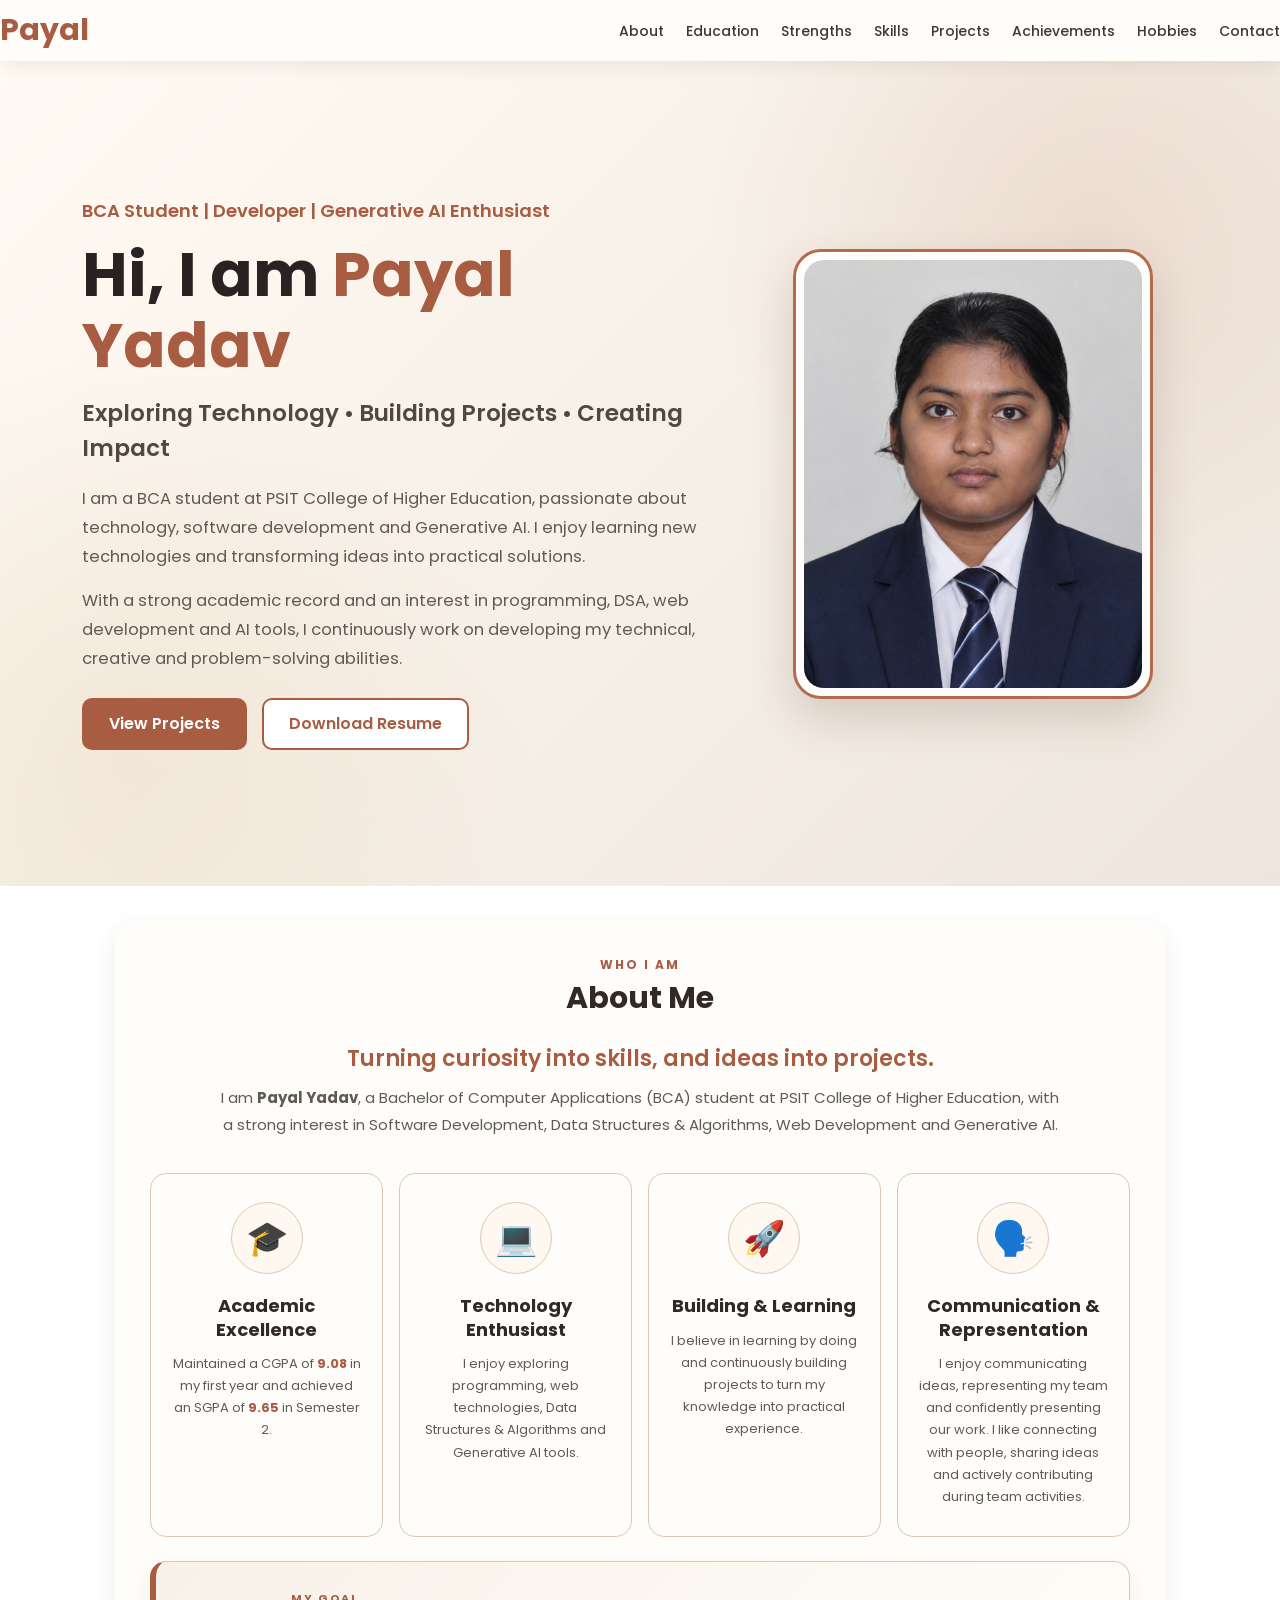
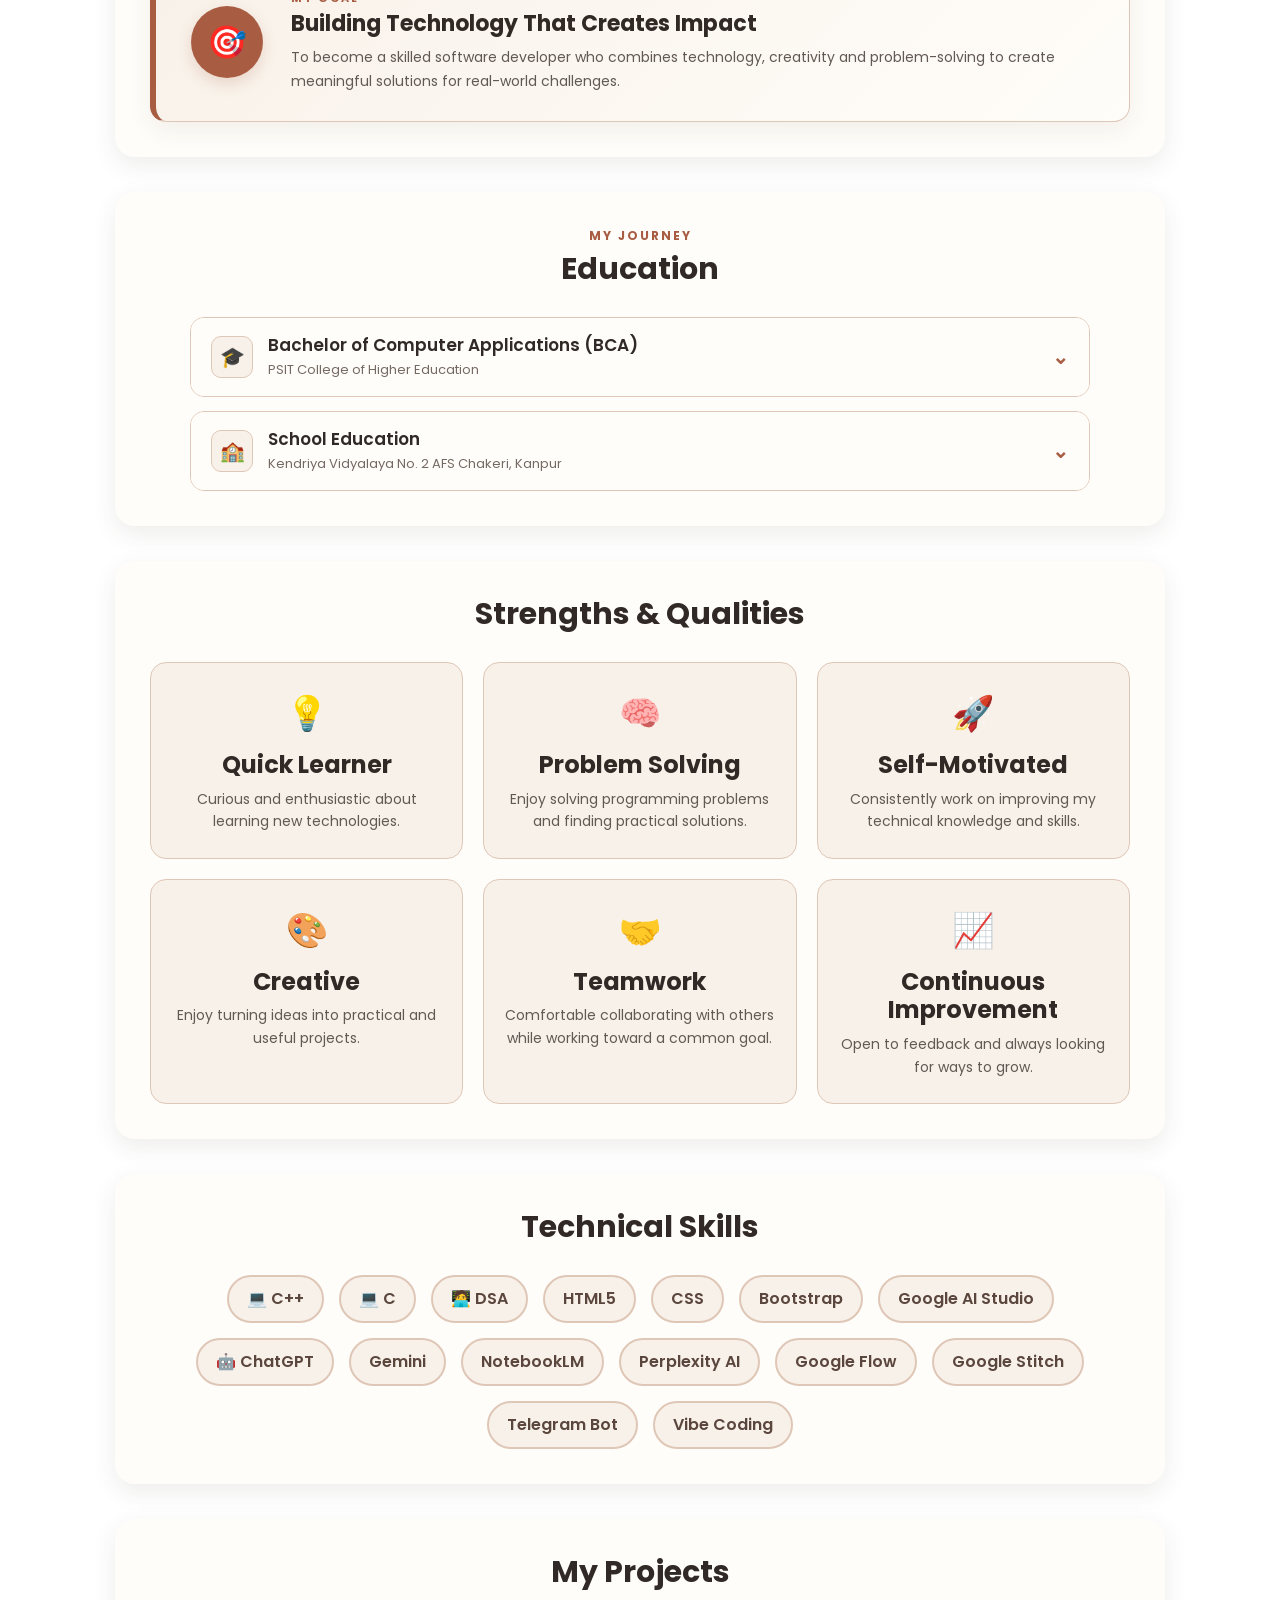
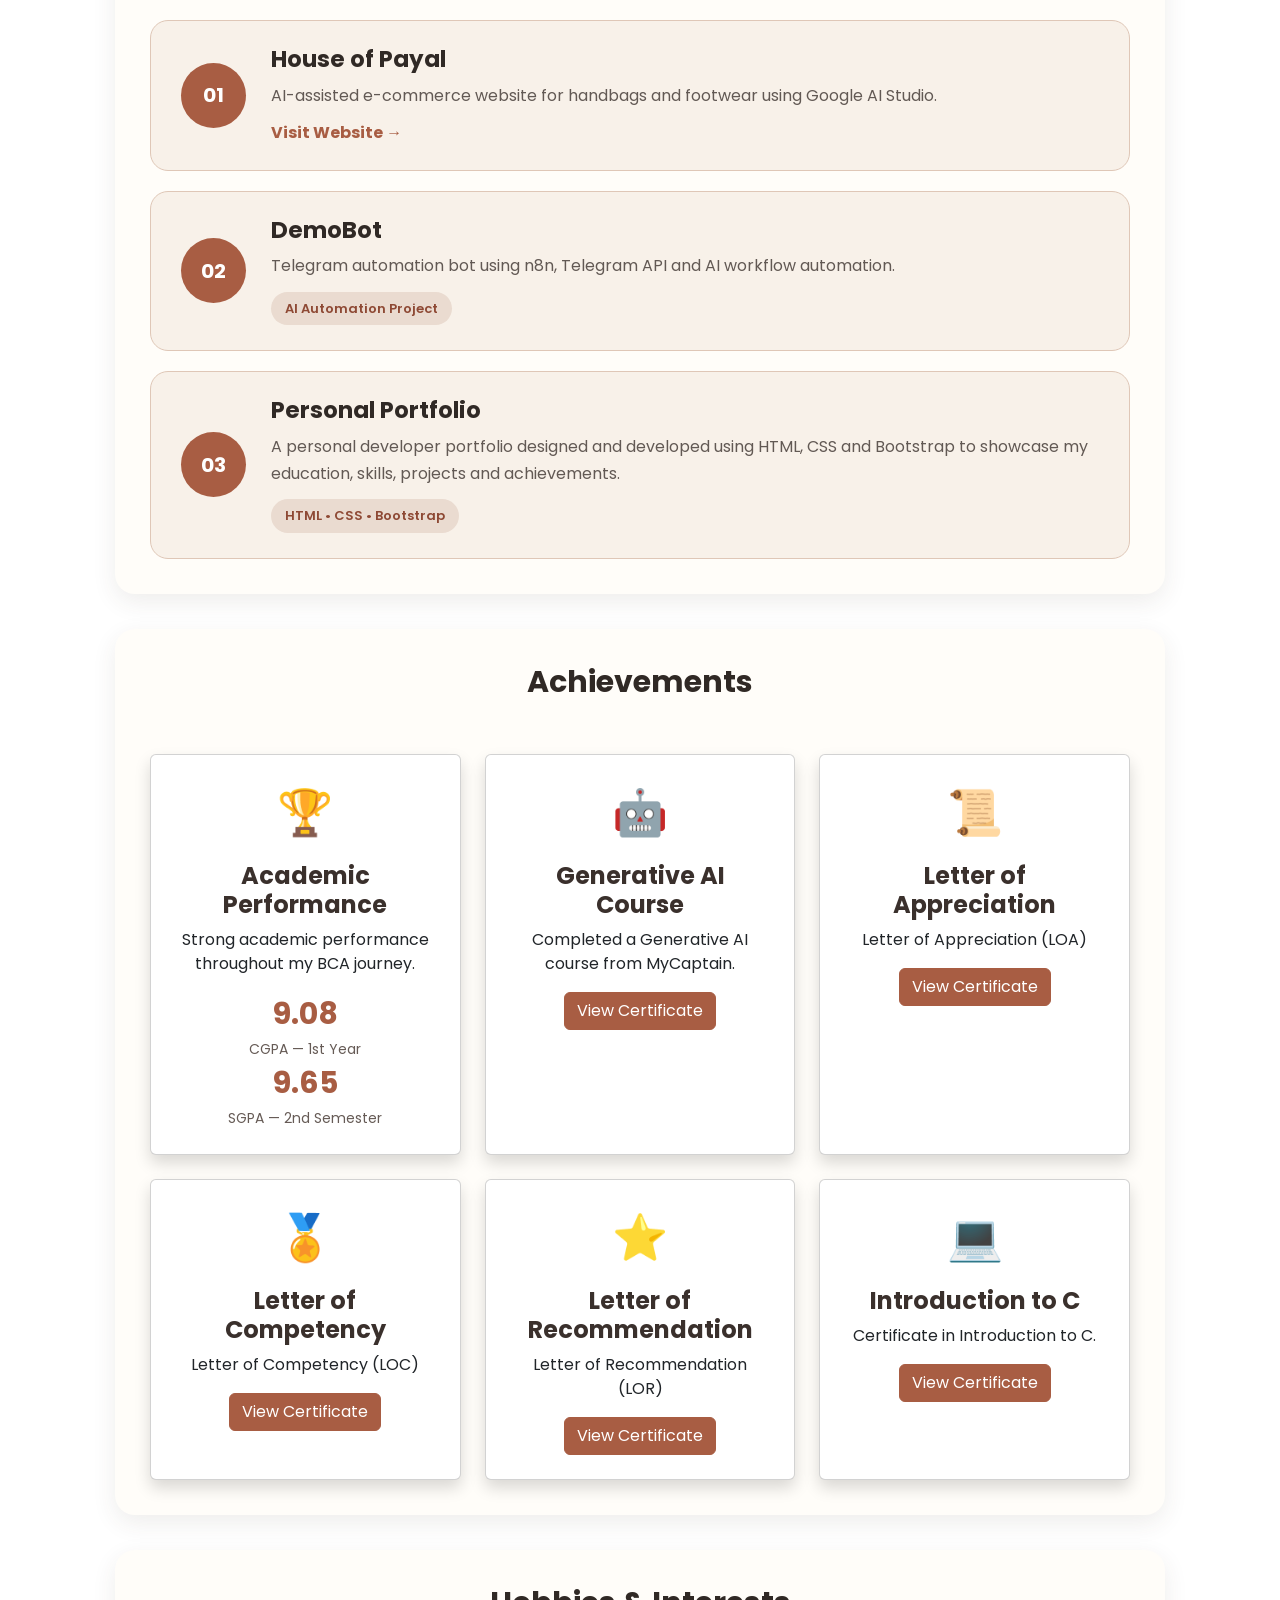
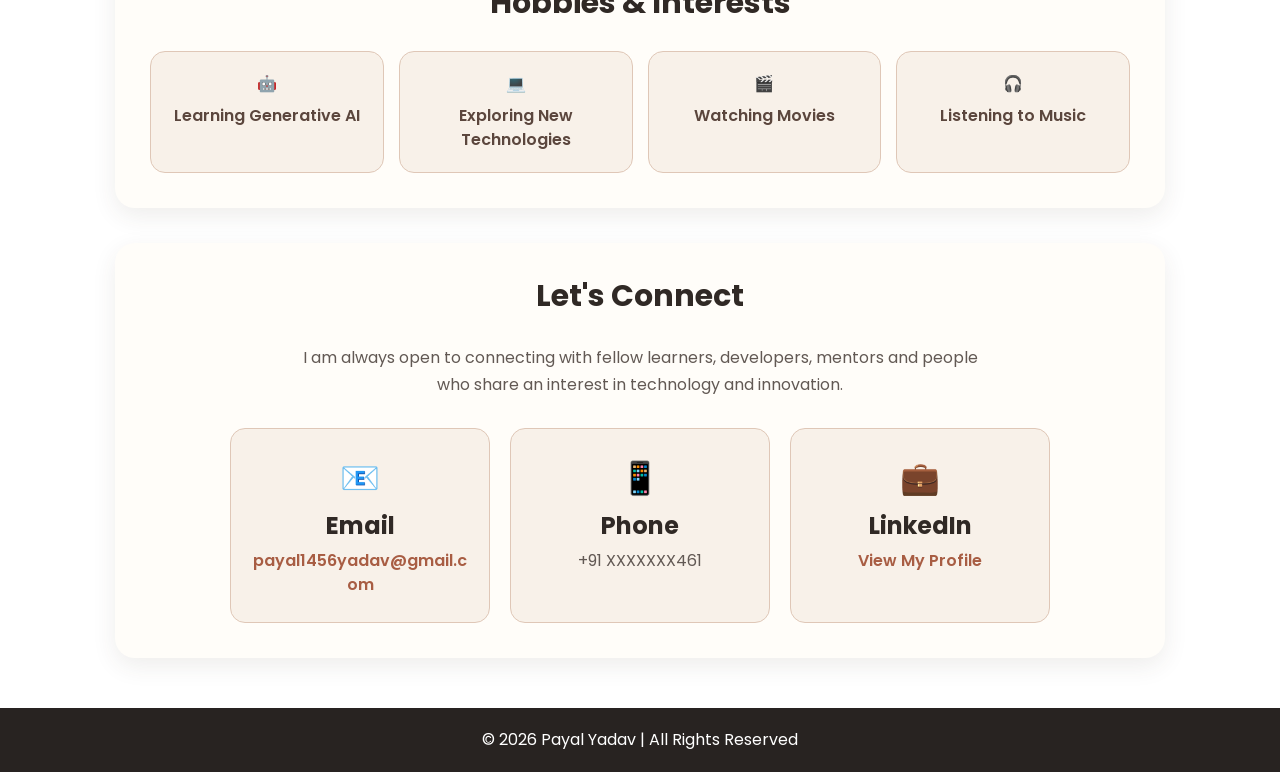
==== index.html @ f7c421e2 "Rename indo.html to index.html" ====
<!DOCTYPE html>
<html lang="en">

<head>
    <meta charset="UTF-8">
    <meta name="viewport" content="width=device-width, initial-scale=1.0">

    <title>Payal Yadav | Portfolio</title>

    <link rel="stylesheet" href="./style.css">

    <!-- Bootstrap -->
    <link href="https://cdn.jsdelivr.net/npm/bootstrap@5.0.2/dist/css/bootstrap.min.css" rel="stylesheet"
        integrity="sha384-EVSTQN3/azprG1Anm3QDgpJLIm9Nao0Yz1ztcQTwFspd3yD65VohhpuuCOmLASjC" crossorigin="anonymous">

    <!-- Google Font -->
    <link href="https://fonts.googleapis.com/css2?family=Poppins:wght@300;400;500;600;700&display=swap"
        rel="stylesheet">
</head>

<body>

    <!-- ================= NAVBAR ================= -->

    <header>
        <nav class="navbar">

            <a href="#home" class="logo">
                Payal
            </a>

            <ul class="nav-links">
                <li><a href="#about">About</a></li>
                <li><a href="#education">Education</a></li>
                <li><a href="#strengths">Strengths</a></li>
                <li><a href="#TechnicalSkills">Skills</a></li>
                <li><a href="#Projects">Projects</a></li>
                <li><a href="#Achievements">Achievements</a></li>
                <li><a href="#hobbies">Hobbies</a></li>
                <li><a href="#Contact">Contact</a></li>
            </ul>

        </nav>
    </header>


    <main>

        <!-- ================= HERO SECTION ================= -->

        <section class="hero-section" id="home">

            <div class="container">

                <div class="row align-items-center hero-row">

                    <!-- LEFT SIDE -->

                    <div class="col-lg-7 hero-content">

                        <p class="hero-small-text">
                            BCA Student | Developer | Generative AI Enthusiast
                        </p>

                        <h1 class="hero-title">
                            Hi, I am <span>Payal Yadav</span>
                        </h1>

                        <h3 class="hero-subtitle">
                            Exploring Technology • Building Projects • Creating Impact
                        </h3>

                        <p class="hero-description">
                            I am a BCA student at PSIT College of Higher Education,
                            passionate about technology, software development and
                            Generative AI. I enjoy learning new technologies and
                            transforming ideas into practical solutions.
                        </p>

                        <p class="hero-description">
                            With a strong academic record and an interest in
                            programming, DSA, web development and AI tools,
                            I continuously work on developing my technical,
                            creative and problem-solving abilities.
                        </p>

                        <div class="hero-buttons">

                            <a href="#Projects" class="hero-btn primary-btn">
                                View Projects
                            </a>

                            <a href="./payal_resume.png" download class="hero-btn secondary-btn">
                                Download Resume
                            </a>

                        </div>

                    </div>


                    <!-- RIGHT SIDE -->

                    <div class="col-lg-5">

                        <div class="hero-image-box">

                            <img src="./screenshot(80).png" alt="Payal Yadav">

                        </div>

                    </div>

                </div>

            </div>

        </section>


        <!-- ================= ABOUT ME ================= -->

        <section class="section about-section" id="about">

            <div class="section-heading">
                <span>WHO I AM</span>
                <h2>About Me</h2>
            </div>


            <div class="about-content">

                <!-- ABOUT INTRO -->

                <div class="about-intro">

                    <h3>
                        Turning curiosity into skills, and ideas into projects.
                    </h3>

                    <p>
                        I am <strong>Payal Yadav</strong>, a Bachelor of Computer
                        Applications (BCA) student at PSIT College of Higher Education,
                        with a strong interest in Software Development, Data Structures
                        & Algorithms, Web Development and Generative AI.
                    </p>

                </div>


                <!-- ABOUT HIGHLIGHTS -->

                <div class="about-highlights">


                    <!-- CARD 1 -->

                    <div class="about-card">

                        <span class="about-icon">
                            🎓
                        </span>

                        <h4>
                            Academic Excellence
                        </h4>

                        <p>
                            Maintained a CGPA of <strong>9.08</strong> in my first
                            year and achieved an SGPA of <strong>9.65</strong>
                            in Semester 2.
                        </p>

                    </div>


                    <!-- CARD 2 -->

                    <div class="about-card">

                        <span class="about-icon">
                            💻
                        </span>

                        <h4>
                            Technology Enthusiast
                        </h4>

                        <p>
                            I enjoy exploring programming, web technologies,
                            Data Structures & Algorithms and Generative AI tools.
                        </p>

                    </div>


                    <!-- CARD 3 -->

                    <div class="about-card">

                        <span class="about-icon">
                            🚀
                        </span>

                        <h4>
                            Building & Learning
                        </h4>

                        <p>
                            I believe in learning by doing and continuously
                            building projects to turn my knowledge into practical
                            experience.
                        </p>

                    </div>


                    <!-- CARD 4 -->

                    <div class="about-card">

                        <span class="about-icon">
                            🗣️
                        </span>

                        <h4>
                            Communication & Representation
                        </h4>

                        <p>
                            I enjoy communicating ideas, representing my team and
                            confidently presenting our work. I like connecting with
                            people, sharing ideas and actively contributing during
                            team activities.
                        </p>

                    </div>

                </div>


                <!-- MY GOAL -->

                <div class="about-goal">

                    <div class="goal-icon">
                        🎯
                    </div>

                    <div class="goal-content">

                        <span class="goal-label">
                            MY GOAL
                        </span>

                        <h3>
                            Building Technology That Creates Impact
                        </h3>

                        <p>
                            To become a skilled software developer who combines
                            technology, creativity and problem-solving to create
                            meaningful solutions for real-world challenges.
                        </p>

                    </div>

                </div>

            </div>

        </section> <!-- ================= EDUCATION ================= -->

        <section class="section education-section" id="education">

            <div class="section-heading">
                <span>MY JOURNEY</span>
                <h2>Education</h2>
            </div>


            <div class="education-list">


                <!-- ================= BCA ================= -->

                <details class="education-item">

                    <summary>

                        <div class="education-title">

                            <span class="education-icon">
                                🎓
                            </span>

                            <div>

                                <h3>
                                    Bachelor of Computer Applications (BCA)
                                </h3>

                                <p>
                                    PSIT College of Higher Education
                                </p>

                            </div>

                        </div>

                        <span class="education-arrow">
                            ⌄
                        </span>

                    </summary>


                    <div class="education-details">

                        <p>
                            <strong>PSIT College of Higher Education</strong>
                        </p>

                        <p>
                            Currently pursuing Bachelor of Computer Applications (BCA).
                        </p>


                        <div class="academic-stats">

                            <div>

                                <strong>9.08</strong>

                                <span>
                                    CGPA • 1st Year
                                </span>

                            </div>


                            <div>

                                <strong>9.65</strong>

                                <span>
                                    SGPA • 2nd Semester
                                </span>

                            </div>

                        </div>

                    </div>

                </details>


                <!-- ================= SCHOOL ================= -->

                <details class="education-item">

                    <summary>

                        <div class="education-title">

                            <span class="education-icon">
                                🏫
                            </span>

                            <div>

                                <h3>
                                    School Education
                                </h3>

                                <p>
                                    Kendriya Vidyalaya No. 2 AFS Chakeri, Kanpur
                                </p>

                            </div>

                        </div>

                        <span class="education-arrow">
                            ⌄
                        </span>

                    </summary>


                    <div class="education-details">

                        <p>
                            <strong>
                                Kendriya Vidyalaya No. 2 AFS Chakeri
                            </strong>
                        </p>

                        <p>
                            Completed my school education from Kendriya Vidyalaya
                            No. 2 AFS Chakeri, Kanpur.
                        </p>

                    </div>

                </details>

            </div>

        </section>


        <!-- ================= STRENGTHS ================= -->

        <section class="section" id="strengths">

            <h2>Strengths & Qualities</h2>

            <div class="strength-grid">

                <div class="strength-item">
                    <span>💡</span>
                    <h4>Quick Learner</h4>
                    <p>
                        Curious and enthusiastic about learning new technologies.
                    </p>
                </div>

                <div class="strength-item">
                    <span>🧠</span>
                    <h4>Problem Solving</h4>
                    <p>
                        Enjoy solving programming problems and finding practical solutions.
                    </p>
                </div>

                <div class="strength-item">
                    <span>🚀</span>
                    <h4>Self-Motivated</h4>
                    <p>
                        Consistently work on improving my technical knowledge and skills.
                    </p>
                </div>

                <div class="strength-item">
                    <span>🎨</span>
                    <h4>Creative</h4>
                    <p>
                        Enjoy turning ideas into practical and useful projects.
                    </p>
                </div>

                <div class="strength-item">
                    <span>🤝</span>
                    <h4>Teamwork</h4>
                    <p>
                        Comfortable collaborating with others while working toward a common goal.
                    </p>
                </div>

                <div class="strength-item">
                    <span>📈</span>
                    <h4>Continuous Improvement</h4>
                    <p>
                        Open to feedback and always looking for ways to grow.
                    </p>
                </div>

            </div>

        </section>


        <!-- ================= TECHNICAL SKILLS ================= -->

        <section class="section" id="TechnicalSkills">

            <h2>Technical Skills</h2>

            <div class="skills">

                <div class="skill">💻 C++</div>
                <div class="skill">💻 C</div>
                <div class="skill">🧑‍💻 DSA</div>

                <div class="skill">HTML5</div>
                <div class="skill">CSS</div>
                <div class="skill">Bootstrap</div>

                <div class="skill">Google AI Studio</div>
                <div class="skill">🤖 ChatGPT</div>
                <div class="skill">Gemini</div>
                <div class="skill">NotebookLM</div>
                <div class="skill">Perplexity AI</div>

                <div class="skill">Google Flow</div>
                <div class="skill">Google Stitch</div>
                <div class="skill">Telegram Bot</div>
                <div class="skill">Vibe Coding</div>

            </div>

        </section>


        <!-- ================= PROJECTS ================= -->

        <section class="section" id="Projects">

            <h2>My Projects</h2>

            <div class="project-list">


                <!-- PROJECT 01 -->

                <div class="project-card">

                    <div class="project-number">
                        01
                    </div>

                    <div class="project-content">

                        <h3>
                            House of Payal
                        </h3>

                        <p>
                            AI-assisted e-commerce website for handbags
                            and footwear using Google AI Studio.
                        </p>

                        <a href="https://house-of-payal-1029477825697.asia-southeast1.run.app" target="_blank"
                            rel="noopener noreferrer" class="project-btn">

                            Visit Website →

                        </a>

                    </div>

                </div>


                <!-- PROJECT 02 -->

                <div class="project-card">

                    <div class="project-number">
                        02
                    </div>

                    <div class="project-content">

                        <h3>
                            DemoBot
                        </h3>

                        <p>
                            Telegram automation bot using n8n,
                            Telegram API and AI workflow automation.
                        </p>

                        <span class="project-status">
                            AI Automation Project
                        </span>

                    </div>

                </div>


                <!-- PROJECT 03 -->

                <div class="project-card">

                    <div class="project-number">
                        03
                    </div>

                    <div class="project-content">

                        <h3>
                            Personal Portfolio
                        </h3>

                        <p>
                            A personal developer portfolio designed and
                            developed using HTML, CSS and Bootstrap to
                            showcase my education, skills, projects and achievements.
                        </p>

                        <span class="project-status">
                            HTML • CSS • Bootstrap
                        </span>

                    </div>

                </div>

            </div>

        </section>


        <!-- ================= ACHIEVEMENTS ================= -->

        <section class="section" id="Achievements">

            <h2>Achievements</h2>

            <div class="row g-4 mt-3">


                <!-- Academic Performance -->

                <div class="col-md-6 col-lg-4">

                    <div class="card achievement-card h-100 shadow">

                        <div class="card-body text-center p-4">

                            <div class="achievement-icon">
                                🏆
                            </div>

                            <h4 class="card-title mt-3">
                                Academic Performance
                            </h4>

                            <p class="card-text">
                                Strong academic performance throughout
                                my BCA journey.
                            </p>

                            <div class="achievement-score">

                                <strong>9.08</strong>
                                <span>CGPA — 1st Year</span>

                                <br>

                                <strong>9.65</strong>
                                <span>SGPA — 2nd Semester</span>

                            </div>

                        </div>

                    </div>

                </div>


                <!-- Generative AI Course -->

                <div class="col-md-6 col-lg-4">

                    <div class="card achievement-card h-100 shadow">

                        <div class="card-body text-center p-4">

                            <div class="achievement-icon">
                                🤖
                            </div>

                            <h4 class="card-title mt-3">
                                Generative AI Course
                            </h4>

                            <p class="card-text">
                                Completed a Generative AI course
                                from MyCaptain.
                            </p>

                            <button class="btn btn-primary" data-bs-toggle="modal" data-bs-target="#loaModal">

                                View Certificate

                            </button>

                        </div>

                    </div>

                </div>


                <!-- Letter of Appreciation -->

                <div class="col-md-6 col-lg-4">

                    <div class="card achievement-card h-100 shadow">

                        <div class="card-body text-center p-4">

                            <div class="achievement-icon">
                                📜
                            </div>

                            <h4 class="card-title mt-3">
                                Letter of Appreciation
                            </h4>

                            <p class="card-text">
                                Letter of Appreciation (LOA)
                            </p>

                            <button class="btn btn-primary" data-bs-toggle="modal" data-bs-target="#loa2Modal">

                                View Certificate

                            </button>

                        </div>

                    </div>

                </div>


                <!-- Letter of Competency -->

                <div class="col-md-6 col-lg-4">

                    <div class="card achievement-card h-100 shadow">

                        <div class="card-body text-center p-4">

                            <div class="achievement-icon">
                                🏅
                            </div>

                            <h4 class="card-title mt-3">
                                Letter of Competency
                            </h4>

                            <p class="card-text">
                                Letter of Competency (LOC)
                            </p>

                            <button class="btn btn-primary" data-bs-toggle="modal" data-bs-target="#locModal">

                                View Certificate

                            </button>

                        </div>

                    </div>

                </div>


                <!-- Letter of Recommendation -->

                <div class="col-md-6 col-lg-4">

                    <div class="card achievement-card h-100 shadow">

                        <div class="card-body text-center p-4">

                            <div class="achievement-icon">
                                ⭐
                            </div>

                            <h4 class="card-title mt-3">
                                Letter of Recommendation
                            </h4>

                            <p class="card-text">
                                Letter of Recommendation (LOR)
                            </p>

                            <button class="btn btn-primary" data-bs-toggle="modal" data-bs-target="#lorModal">

                                View Certificate

                            </button>

                        </div>

                    </div>

                </div>


                <!-- Introduction to C -->

                <div class="col-md-6 col-lg-4">

                    <div class="card achievement-card h-100 shadow">

                        <div class="card-body text-center p-4">

                            <div class="achievement-icon">
                                💻
                            </div>

                            <h4 class="card-title mt-3">
                                Introduction to C
                            </h4>

                            <p class="card-text">
                                Certificate in Introduction to C.
                            </p>

                            <button class="btn btn-primary" data-bs-toggle="modal" data-bs-target="#cModal">

                                View Certificate

                            </button>

                        </div>

                    </div>

                </div>

            </div>

        </section>


        <!-- ================= HOBBIES ================= -->

        <section class="section" id="hobbies">

            <h2>Hobbies & Interests</h2>

            <div class="hobbies">

                <div class="hobby">
                    🤖
                    <span>Learning Generative AI</span>
                </div>

                <div class="hobby">
                    💻
                    <span>Exploring New Technologies</span>
                </div>

                <div class="hobby">
                    🎬
                    <span>Watching Movies</span>
                </div>

                <div class="hobby">
                    🎧
                    <span>Listening to Music</span>
                </div>

            </div>

        </section>


        <!-- ================= LET'S CONNECT ================= -->

        <section class="section contact-section" id="Contact">

            <h2>Let's Connect</h2>

            <p class="contact-intro">

                I am always open to connecting with fellow learners,
                developers, mentors and people who share an interest
                in technology and innovation.

            </p>


            <div class="contact-container">


                <!-- Email -->

                <div class="contact-card">

                    <div class="contact-icon">
                        📧
                    </div>

                    <h4>Email</h4>

                    <a href="mailto:payal1456yadav@gmail.com">
                        payal1456yadav@gmail.com
                    </a>

                </div>


                <!-- Phone -->

                <div class="contact-card">

                    <div class="contact-icon">
                        📱
                    </div>

                    <h4>Phone</h4>

                    <p>
                        +91 XXXXXXX461
                    </p>

                </div>


                <!-- LinkedIn -->

                <div class="contact-card">

                    <div class="contact-icon">
                        💼
                    </div>

                    <h4>LinkedIn</h4>

                    <a href="https://www.linkedin.com/in/payal-yadav-503641384" target="_blank"
                        rel="noopener noreferrer">

                        View My Profile

                    </a>

                </div>

            </div>

        </section>


        <!-- ================= MODALS ================= -->


        <!-- Generative AI Course -->

        <div class="modal fade" id="loaModal" tabindex="-1" aria-hidden="true">

            <div class="modal-dialog modal-lg modal-dialog-centered">

                <div class="modal-content">

                    <div class="modal-header">

                        <h5 class="modal-title">
                            Generative AI Course Certificate
                        </h5>

                        <button type="button" class="btn-close" data-bs-dismiss="modal">
                        </button>

                    </div>

                    <div class="modal-body text-center">

                        <img src="./image.png" class="img-fluid" alt="Generative AI Course Certificate">

                    </div>

                </div>

            </div>

        </div>


        <!-- Letter of Appreciation -->

        <div class="modal fade" id="loa2Modal" tabindex="-1" aria-hidden="true">

            <div class="modal-dialog modal-lg modal-dialog-centered">

                <div class="modal-content">

                    <div class="modal-header">

                        <h5 class="modal-title">
                            Letter of Appreciation
                        </h5>

                        <button type="button" class="btn-close" data-bs-dismiss="modal">
                        </button>

                    </div>

                    <div class="modal-body text-center">

                        <img src="./cert_3.png" class="img-fluid" alt="Letter of Appreciation">

                    </div>

                </div>

            </div>

        </div>


        <!-- Letter of Competency -->

        <div class="modal fade" id="locModal" tabindex="-1" aria-hidden="true">

            <div class="modal-dialog modal-lg modal-dialog-centered">

                <div class="modal-content">

                    <div class="modal-header">

                        <h5 class="modal-title">
                            Letter of Competency
                        </h5>

                        <button type="button" class="btn-close" data-bs-dismiss="modal">
                        </button>

                    </div>

                    <div class="modal-body text-center">

                        <img src="./cert_2.png" class="img-fluid" alt="Letter of Competency">

                    </div>

                </div>

            </div>

        </div>


        <!-- Letter of Recommendation -->

        <div class="modal fade" id="lorModal" tabindex="-1" aria-hidden="true">

            <div class="modal-dialog modal-lg modal-dialog-centered">

                <div class="modal-content">

                    <div class="modal-header">

                        <h5 class="modal-title">
                            Letter of Recommendation
                        </h5>

                        <button type="button" class="btn-close" data-bs-dismiss="modal">
                        </button>

                    </div>

                    <div class="modal-body text-center">

                        <img src="./cert_1.png" class="img-fluid" alt="Letter of Recommendation">

                    </div>

                </div>

            </div>

        </div>


        <!-- Introduction to C -->

        <div class="modal fade" id="cModal" tabindex="-1" aria-hidden="true">

            <div class="modal-dialog modal-lg modal-dialog-centered">

                <div class="modal-content">

                    <div class="modal-header">

                        <h5 class="modal-title">
                            Introduction to C Certificate
                        </h5>

                        <button type="button" class="btn-close" data-bs-dismiss="modal">
                        </button>

                    </div>

                    <div class="modal-body text-center">

                        <img src="./Screenshot (103).png" class="img-fluid" alt="Introduction to C Certificate">

                    </div>

                </div>

            </div>

        </div>

    </main>


    <!-- ================= FOOTER ================= -->

    <footer>

        <p>
            &copy; 2026 Payal Yadav | All Rights Reserved
        </p>

    </footer>


    <!-- ================= BOOTSTRAP JAVASCRIPT ================= -->

    <script src="https://cdn.jsdelivr.net/npm/bootstrap@5.0.2/dist/js/bootstrap.bundle.min.js"></script>

</body>

</html>
---- style.css ----
/* =====================================================
   PAYAL YADAV - PORTFOLIO
   TERRACOTTA • BEIGE • GOLD THEME
===================================================== */

* {
    margin: 0;
    padding: 0;
    box-sizing: border-box;
    font-family: 'Poppins', sans-serif;
    text-decoration: none;
}

html {
    scroll-behavior: smooth;
}

body {
    background: #f3eee7;
    color: #282321;
}


/* =====================================================
   NAVBAR
===================================================== */

.navbar {
    display: flex;
    justify-content: space-between;
    align-items: center;

    background: #fffdf9;
    padding: 18px 6%;

    position: sticky;
    top: 0;
    z-index: 1000;

    box-shadow: 0 3px 18px rgba(70, 50, 40, 0.10);
}

.logo {
    color: #a85d43;
    font-size: 30px;
    font-weight: 700;
    text-decoration: none;
}

.logo:hover {
    color: #8e4934;
}

.nav-links {
    display: flex;
    list-style: none;
    gap: 22px;
    margin: 0;
    padding: 0;
}

.nav-links a {
    color: #3d3734;
    font-size: 14px;
    font-weight: 500;
    text-decoration: none;
    transition: 0.3s;
}

.nav-links a:hover {
    color: #a85d43;
}


/* =====================================================
   HERO SECTION
===================================================== */

.hero-section {
    min-height: calc(100vh - 75px);

    background:
        radial-gradient(circle at 85% 20%,
            rgba(180, 106, 76, 0.14),
            transparent 30%),
        radial-gradient(circle at 10% 85%,
            rgba(197, 154, 91, 0.13),
            transparent 30%),
        linear-gradient(135deg,
            #fffaf3,
            #eee6dc);

    display: flex;
    align-items: center;
}

.hero-row {
    min-height: calc(100vh - 75px);
    padding: 45px 0;
}

.hero-content {
    padding-right: 30px;
}

.hero-small-text {
    font-size: 18px;
    font-weight: 600;
    color: #a85d43;
    margin-bottom: 15px;
}

.hero-title {
    font-size: 62px;
    line-height: 1.15;
    font-weight: 700;
    color: #282321;
    margin-bottom: 15px;
}

.hero-title span {
    color: #a85d43;
}

.hero-subtitle {
    font-size: 23px;
    line-height: 1.5;
    font-weight: 600;
    color: #514743;
    margin-bottom: 20px;
}

.hero-description {
    font-size: 16.5px;
    line-height: 1.75;
    max-width: 680px;
    color: #625954;
    margin-bottom: 15px;
}


/* =====================================================
   HERO BUTTONS
===================================================== */

.hero-buttons {
    display: flex;
    gap: 15px;
    align-items: center;
    margin-top: 25px;
    flex-wrap: wrap;
}

.hero-btn {
    display: inline-block;
    padding: 12px 25px;
    border-radius: 10px;

    font-size: 16px;
    font-weight: 600;

    transition: 0.3s;
    text-decoration: none;
}

.primary-btn {
    background: #a85d43;
    color: white;
    border: 2px solid #a85d43;
}

.primary-btn:hover {
    background: #8e4934;
    border-color: #8e4934;
    color: white;

    transform: translateY(-3px);
}

.secondary-btn {
    background: white;
    color: #a85d43;
    border: 2px solid #a85d43;
}

.secondary-btn:hover {
    background: #a85d43;
    color: white;

    transform: translateY(-3px);
}


/* =====================================================
   HERO PHOTO
===================================================== */

.hero-image-box {
    width: 360px;
    height: 450px;

    margin: auto;
    padding: 8px;

    border-radius: 28px;

    background: #fffdf9;
    border: 3px solid #b46a4c;

    box-shadow:
        0 20px 45px rgba(70, 50, 40, 0.18);

    display: flex;
    justify-content: center;
    align-items: center;

    overflow: hidden;
    position: relative;

    transition: 0.4s ease;
}

.hero-image-box img {
    width: 100%;
    height: 100%;

    object-fit: cover;
    object-position: center top;

    border-radius: 20px;

    display: block;
}

.hero-image-box:hover {
    transform: translateY(-6px);

    box-shadow:
        0 25px 55px rgba(70, 50, 40, 0.23);
}


/* =====================================================
   GENERAL SECTIONS
===================================================== */

.section {
    width: 82%;

    margin: 35px auto;
    padding: 35px;

    background: #fffdf9;
    color: #39312e;

    border-radius: 20px;

    box-shadow:
        0 8px 25px rgba(70, 50, 40, 0.09);
}


/* =====================================================
   SECTION HEADINGS
===================================================== */

.section>h2 {
    color: #302925;

    font-size: 30px;
    font-weight: 700;

    text-align: center;

    margin-bottom: 30px;
}

.section-heading {
    text-align: center;
    margin-bottom: 30px;
}

.section-heading span {
    display: block;

    color: #a85d43;

    font-size: 12px;
    font-weight: 700;

    letter-spacing: 2px;

    margin-bottom: 6px;
}

.section-heading h2 {
    color: #302925;

    font-size: 30px;
    font-weight: 700;

    margin: 0;
}

/* ================= ABOUT SECTION ================= */

.about-section {
    background: #fffdf9;
}

.about-content {
    max-width: 1100px;
    margin: 0 auto;
}


/* ================= ABOUT INTRO ================= */

.about-intro {
    text-align: center;
    max-width: 850px;
    margin: 0 auto 35px;
}

.about-intro h3 {
    color: #a85d43;
    font-size: 22px;
    font-weight: 600;
    margin-bottom: 12px;
}

.about-intro p {
    color: #625954;
    font-size: 15px;
    line-height: 1.8;
    margin: 0;
}


/* ================= ABOUT CARDS ================= */

.about-highlights {
    display: grid;
    grid-template-columns: repeat(4, 1fr);
    gap: 16px;
    align-items: stretch;
}

.about-card {
    background: #fffdf9;
    border: 1px solid #dfc7b7;
    border-radius: 16px;

    padding: 28px 20px;

    text-align: center;

    min-height: 300px;

    display: flex;
    flex-direction: column;
    align-items: center;

    transition: 0.3s ease;
}

.about-card:hover {
    transform: translateY(-5px);

    box-shadow: 0 12px 28px rgba(70, 50, 40, 0.10);

    border-color: #c99a82;
}


/* ================= CARD ICON ================= */

.about-icon {
    width: 72px;
    height: 72px;

    display: flex;
    align-items: center;
    justify-content: center;

    background: #fff8f1;
    border: 1px solid #dfc7b7;

    border-radius: 50%;

    font-size: 34px;

    margin-bottom: 20px;
}


/* ================= CARD CONTENT ================= */

.about-card h4 {
    color: #302925;

    font-size: 18px;
    font-weight: 700;

    margin-bottom: 12px;

    line-height: 1.3;
}

.about-card p {
    color: #625954;

    font-size: 13px;
    line-height: 1.7;

    margin: 0;
}

.about-card strong {
    color: #a85d43;
}


/* ================= MY GOAL ================= */

.about-goal {
    margin-top: 24px;

    width: 100%;

    display: flex;
    align-items: center;

    gap: 28px;

    padding: 28px 35px;

    background: linear-gradient(135deg,
            #f8f1e9,
            #fffdf9);

    border: 1px solid #dfc7b7;
    border-left: 6px solid #a85d43;

    border-radius: 16px;

    box-shadow: 0 8px 25px rgba(70, 50, 40, 0.07);

    transition: 0.3s ease;
}

.about-goal:hover {
    box-shadow: 0 12px 30px rgba(70, 50, 40, 0.10);
}


/* Goal Icon */

.goal-icon {
    width: 72px;
    height: 72px;

    min-width: 72px;

    display: flex;
    align-items: center;
    justify-content: center;

    background: #a85d43;

    border-radius: 50%;

    font-size: 32px;

    box-shadow: 0 6px 15px rgba(168, 93, 67, 0.20);
}


/* Goal Content */

.goal-content {
    flex: 1;
}

.goal-label {
    display: block;

    color: #a85d43;

    font-size: 11px;
    font-weight: 700;

    letter-spacing: 2px;

    margin-bottom: 5px;
}

.goal-content h3 {
    color: #302925;

    font-size: 22px;
    font-weight: 700;

    margin: 0 0 8px;
}

.goal-content p {
    color: #625954;

    font-size: 14px;
    line-height: 1.7;

    margin: 0;
}


/* =====================================================
   EDUCATION
===================================================== */

.education-list {
    max-width: 900px;

    margin: 30px auto 0;

    display: flex;
    flex-direction: column;

    gap: 14px;
}

.education-item {
    background: #fffdf9;

    border: 1px solid #dfc7b7;
    border-radius: 14px;

    overflow: hidden;

    transition: 0.3s ease;
}

.education-item:hover {
    border-color: #c99a82;

    box-shadow:
        0 8px 20px rgba(70, 50, 40, 0.08);
}


/* EDUCATION SUMMARY */

.education-item summary {
    list-style: none;

    display: flex;

    align-items: center;
    justify-content: space-between;

    gap: 20px;

    padding: 17px 20px;

    cursor: pointer;

    background: #fffdf9;

    color: #302925;

    transition: 0.3s ease;
}

.education-item summary::-webkit-details-marker {
    display: none;
}

.education-item summary:hover {
    background: #f8f1e9;
}


/* EDUCATION TITLE */

.education-title {
    display: flex;

    align-items: center;

    gap: 15px;

    min-width: 0;
}

.education-title h3 {
    margin: 0 0 4px;

    color: #302925;

    font-size: 17px;
    font-weight: 600;
}

.education-title p {
    margin: 0;

    color: #756963;

    font-size: 13px;
    line-height: 1.5;
}


/* EDUCATION ICON */

.education-icon {
    width: 42px;
    height: 42px;

    flex-shrink: 0;

    display: flex;

    align-items: center;
    justify-content: center;

    background: #f8f1e9;

    border: 1px solid #dfc7b7;

    border-radius: 10px;

    font-size: 20px;
}


/* EDUCATION ARROW */

.education-arrow {
    flex-shrink: 0;

    color: #a85d43;

    font-size: 20px;
    font-weight: 600;

    transition: transform 0.25s ease;
}

.education-item[open] .education-arrow {
    transform: rotate(180deg);
}

.education-item[open] summary {
    background: #f8f1e9;
}

.education-item[open] .education-title h3 {
    color: #a85d43;
}


/* EDUCATION DETAILS */

.education-details {
    padding: 18px 22px 20px;

    background: #fffdf9;

    border-top: 1px solid #eadbd0;
}

.education-details p {
    color: #625954;

    font-size: 14px;
    line-height: 1.7;

    margin: 0 0 7px;
}

.education-details p strong {
    color: #a85d43;
}


/* ACADEMIC STATS */

.academic-stats {
    display: flex;

    gap: 12px;

    margin-top: 16px;
}

.academic-stats>div {
    flex: 1;

    padding: 13px 15px;

    background: #f8f1e9;

    border: 1px solid #dfc7b7;

    border-radius: 10px;

    text-align: center;
}

.academic-stats strong {
    display: block;

    color: #a85d43;

    font-size: 23px;
    font-weight: 700;
}

.academic-stats span {
    color: #756963;

    font-size: 12px;
}


/* =====================================================
   STRENGTHS
===================================================== */

.strength-grid {
    display: grid;

    grid-template-columns: repeat(3, 1fr);

    gap: 20px;
}

.strength-item {
    background: #f8f1e9;

    border: 1px solid #dfc7b7;
    border-radius: 16px;

    padding: 25px 20px;

    text-align: center;

    transition: 0.3s;
}

.strength-item:hover {
    transform: translateY(-6px);

    box-shadow:
        0 10px 25px rgba(70, 50, 40, 0.12);
}

.strength-item span {
    font-size: 34px;

    display: block;

    margin-bottom: 12px;
}

.strength-item h4 {
    color: #302925;

    font-weight: 700;

    margin-bottom: 8px;
}

.strength-item p {
    color: #625954;

    font-size: 14px;
    line-height: 1.6;

    margin: 0;
}


/* =====================================================
   TECHNICAL SKILLS
===================================================== */

.skills {
    display: flex;

    flex-wrap: wrap;

    justify-content: center;

    gap: 15px;
}

.skill {
    background: #f8f1e9;

    color: #5b463d;

    border: 2px solid #dfc7b7;

    border-radius: 30px;

    padding: 10px 18px;

    font-weight: 600;

    transition: 0.3s;

    cursor: pointer;
}

.skill:hover {
    background: #a85d43;

    color: white;

    border-color: #a85d43;

    transform: translateY(-3px);

    box-shadow:
        0 7px 15px rgba(168, 93, 67, 0.20);
}


/* =====================================================
   PROJECTS - VERTICAL
===================================================== */

.project-list {
    display: flex;

    flex-direction: column;

    gap: 20px;
}

.project-card {
    display: flex;

    align-items: center;

    gap: 25px;

    padding: 25px 30px;

    background: #f8f1e9;

    border: 1px solid #dfc7b7;

    border-radius: 18px;

    transition: 0.3s;
}

.project-card:hover {
    transform: translateX(6px);

    box-shadow:
        0 10px 25px rgba(70, 50, 40, 0.12);
}

.project-number {
    min-width: 65px;
    height: 65px;

    display: flex;

    align-items: center;
    justify-content: center;

    border-radius: 50%;

    background: #a85d43;

    color: white;

    font-size: 20px;
    font-weight: 700;
}

.project-content {
    flex: 1;
}

.project-content h3 {
    color: #302925;

    font-size: 23px;
    font-weight: 700;

    margin-bottom: 8px;
}

.project-content p {
    color: #625954;

    line-height: 1.7;

    margin-bottom: 12px;
}

.project-btn {
    display: inline-block;

    color: #a85d43;

    font-weight: 700;

    text-decoration: none;

    transition: 0.3s;
}

.project-btn:hover {
    color: #8e4934;

    transform: translateX(4px);
}

.project-status {
    display: inline-block;

    padding: 7px 14px;

    border-radius: 20px;

    background: #eadbd0;

    color: #8e4934;

    font-size: 13px;
    font-weight: 600;
}


/* =====================================================
   ACHIEVEMENT CARDS
===================================================== */

.achievement-card {
    border: none;

    border-radius: 20px;

    transition: 0.3s;

    background: #fffdf9;
}

.achievement-card:hover {
    transform: translateY(-8px);

    box-shadow:
        0 12px 28px rgba(70, 50, 40, 0.15) !important;
}

.achievement-icon {
    font-size: 45px;
}

.achievement-card h4 {
    font-weight: 700;

    color: #3a302c;
}

.achievement-score strong {
    display: block;

    font-size: 30px;

    color: #a85d43;
}

.achievement-score span {
    font-size: 14px;

    color: #665b56;
}


/* =====================================================
   BOOTSTRAP BUTTONS
===================================================== */

.btn-primary {
    background: #a85d43 !important;

    border-color: #a85d43 !important;
}

.btn-primary:hover {
    background: #8e4934 !important;

    border-color: #8e4934 !important;
}

.btn-outline-primary {
    color: #a85d43 !important;

    border-color: #a85d43 !important;

    background: white;
}

.btn-outline-primary:hover {
    background: #a85d43 !important;

    color: white !important;
}


/* =====================================================
   HOBBIES
===================================================== */

.hobbies {
    display: grid;

    grid-template-columns: repeat(4, 1fr);

    gap: 15px;
}

.hobby {
    background: #f8f1e9;

    border: 1px solid #dfc7b7;

    border-radius: 15px;

    padding: 20px 15px;

    text-align: center;

    color: #5b463d;

    font-weight: 600;

    transition: 0.3s;
}

.hobby:hover {
    background: #eadbd0;

    transform: translateY(-5px);
}

.hobby span {
    display: block;

    margin-top: 8px;
}


/* =====================================================
   MODALS
===================================================== */

.modal {
    z-index: 1055 !important;
}

.modal-backdrop {
    z-index: 1050 !important;
}

.modal-dialog {
    transform: none !important;
}


/* =====================================================
   LET'S CONNECT
===================================================== */

.contact-section {
    text-align: center;
}

.contact-intro {
    max-width: 700px;

    margin: 0 auto 30px;

    line-height: 1.7;

    color: #625954;

    font-size: 16px;
}

.contact-container {
    display: flex;

    justify-content: center;

    gap: 20px;

    flex-wrap: wrap;
}

.contact-card {
    width: 260px;

    padding: 25px 20px;

    background: #f8f1e9;

    border: 1px solid #dfc7b7;

    border-radius: 15px;

    transition: 0.3s;
}

.contact-card:hover {
    transform: translateY(-6px);

    box-shadow:
        0 10px 25px rgba(70, 50, 40, 0.12);
}

.contact-icon {
    font-size: 32px;

    margin-bottom: 10px;
}

.contact-card h4 {
    color: #302925;

    font-weight: 700;

    margin-bottom: 8px;
}

.contact-card p {
    margin: 0;

    color: #625954;
}

.contact-card a {
    color: #a85d43;

    font-weight: 600;

    text-decoration: none;

    word-break: break-word;
}

.contact-card a:hover {
    color: #8e4934;
}


/* =====================================================
   FOOTER
===================================================== */

footer {
    background: #282321;

    color: white;

    padding: 20px;

    margin-top: 50px;

    text-align: center;
}

footer p {
    margin: 0;
}


/* =====================================================
   TABLET
===================================================== */

@media (max-width: 992px) {

    .nav-links {
        gap: 15px;
    }

    .nav-links a {
        font-size: 13px;
    }

    .about-highlights {
        grid-template-columns: repeat(2, 1fr);
    }

    .strength-grid {
        grid-template-columns: repeat(2, 1fr);
    }

    .hobbies {
        grid-template-columns: repeat(2, 1fr);
    }
}


/* =====================================================
   MOBILE
===================================================== */

@media (max-width: 768px) {

    /* NAVBAR */

    .navbar {
        padding: 15px 20px;

        flex-direction: column;

        gap: 15px;
    }

    .nav-links {
        gap: 12px;

        flex-wrap: wrap;

        justify-content: center;
    }

    .nav-links a {
        font-size: 12px;
    }


    /* HERO */

    .hero-section {
        text-align: center;
    }

    .hero-row {
        padding: 40px 0;
    }

    .hero-content {
        padding-right: 0;
    }

    .hero-small-text {
        font-size: 16px;
    }

    .hero-title {
        font-size: 44px;
    }

    .hero-subtitle {
        font-size: 20px;
    }

    .hero-description {
        font-size: 16px;
    }

    .hero-buttons {
        justify-content: center;
    }

    @media (max-width: 768px) {

        .about-goal {
            padding: 22px;
            gap: 17px;
            align-items: flex-start;
        }

        .goal-icon {
            width: 52px;
            height: 52px;
            min-width: 52px;
            font-size: 24px;
        }

        .goal-content h3 {
            font-size: 17px;
        }

        .goal-content p {
            font-size: 13px;
        }

    }

    /* PHOTO */

    .hero-image-box {
        width: 280px;
        height: 350px;

        margin-top: 45px;

        border-radius: 24px;
    }

    .hero-image-box img {
        border-radius: 17px;
    }


    /* SECTIONS */

    .section {
        width: 90%;

        padding: 22px;
    }

    .section>h2 {
        font-size: 26px;
    }

    .section-heading {
        margin-bottom: 22px;
    }

    .section-heading h2 {
        font-size: 26px;
    }


    /* ABOUT */

    .about-highlights {
        grid-template-columns: 1fr;
    }

    .about-intro {
        font-size: 15px;
    }

    .about-goal {
        padding: 18px;
    }


    /* EDUCATION */

    .education-list {
        margin-top: 22px;

        gap: 12px;
    }

    .education-item summary {
        padding: 15px;

        gap: 12px;
    }

    .education-title {
        gap: 11px;
    }

    .education-title h3 {
        font-size: 14px;
    }

    .education-title p {
        font-size: 12px;
    }

    .education-icon {
        width: 38px;
        height: 38px;

        font-size: 18px;
    }

    .education-arrow {
        font-size: 18px;
    }

    .education-details {
        padding: 16px;
    }

    .education-details p {
        font-size: 13px;
    }

    .academic-stats {
        flex-direction: column;

        gap: 10px;
    }


    /* STRENGTHS */

    .strength-grid {
        grid-template-columns: 1fr;
    }


    /* PROJECTS */

    .project-card {
        align-items: flex-start;

        padding: 22px;

        gap: 18px;
    }

    .project-number {
        min-width: 50px;
        height: 50px;

        font-size: 16px;
    }

    .project-content h3 {
        font-size: 20px;
    }

    .project-content p {
        font-size: 14px;
    }


    /* HOBBIES */

    .hobbies {
        grid-template-columns: 1fr;
    }
}


/* =====================================================
   SMALL MOBILE
===================================================== */

@media (max-width: 480px) {

    .logo {
        font-size: 26px;
    }

    .hero-title {
        font-size: 36px;
    }

    .hero-subtitle {
        font-size: 18px;
    }

    .hero-btn {
        width: 100%;
    }

    .project-card {
        flex-direction: column;

        text-align: center;

        align-items: center;
    }

    .project-number {
        margin-bottom: 5px;
    }

    .project-content {
        width: 100%;
    }

    .section {
        width: 92%;

        padding: 20px 16px;
    }

    .section-heading h2 {
        font-size: 24px;
    }

    .education-title h3 {
        font-size: 13px;
    }

    .education-title p {
        font-size: 11px;
    }
}

/* ================= ABOUT MOBILE ================= */

@media (max-width: 992px) {

    .about-highlights {
        grid-template-columns: repeat(2, 1fr);
    }

}


@media (max-width: 576px) {

    .about-intro h3 {
        font-size: 19px;
    }

    .about-intro p {
        font-size: 13px;
    }


    .about-highlights {
        grid-template-columns: 1fr;
        gap: 14px;
    }


    .about-card {
        min-height: auto;
        padding: 25px 20px;
    }


    .about-icon {
        width: 62px;
        height: 62px;
        font-size: 29px;
        margin-bottom: 15px;
    }


    .about-goal {
        padding: 22px;
        gap: 17px;

        align-items: flex-start;
    }


    .goal-icon {
        width: 55px;
        height: 55px;
        min-width: 55px;

        font-size: 25px;
    }


    .goal-content h3 {
        font-size: 17px;
    }


    .goal-content p {
        font-size: 13px;
    }

}
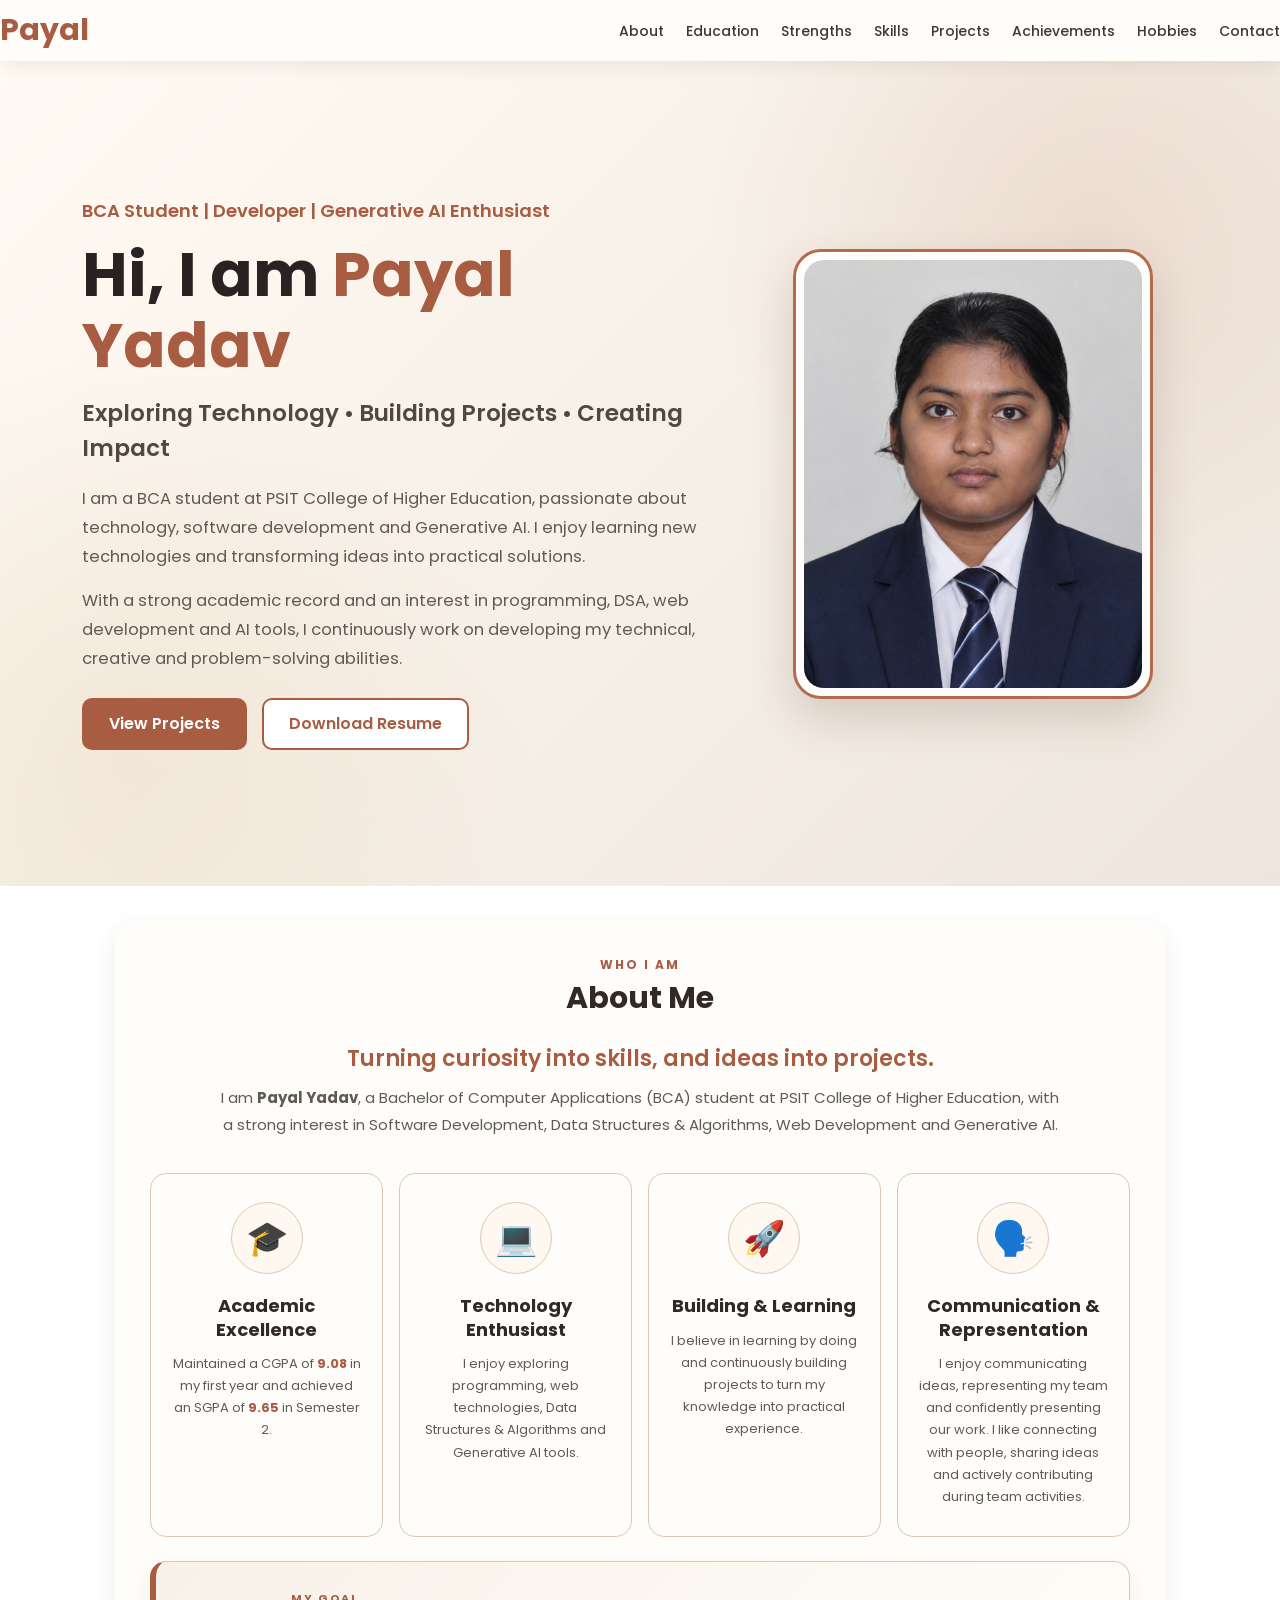
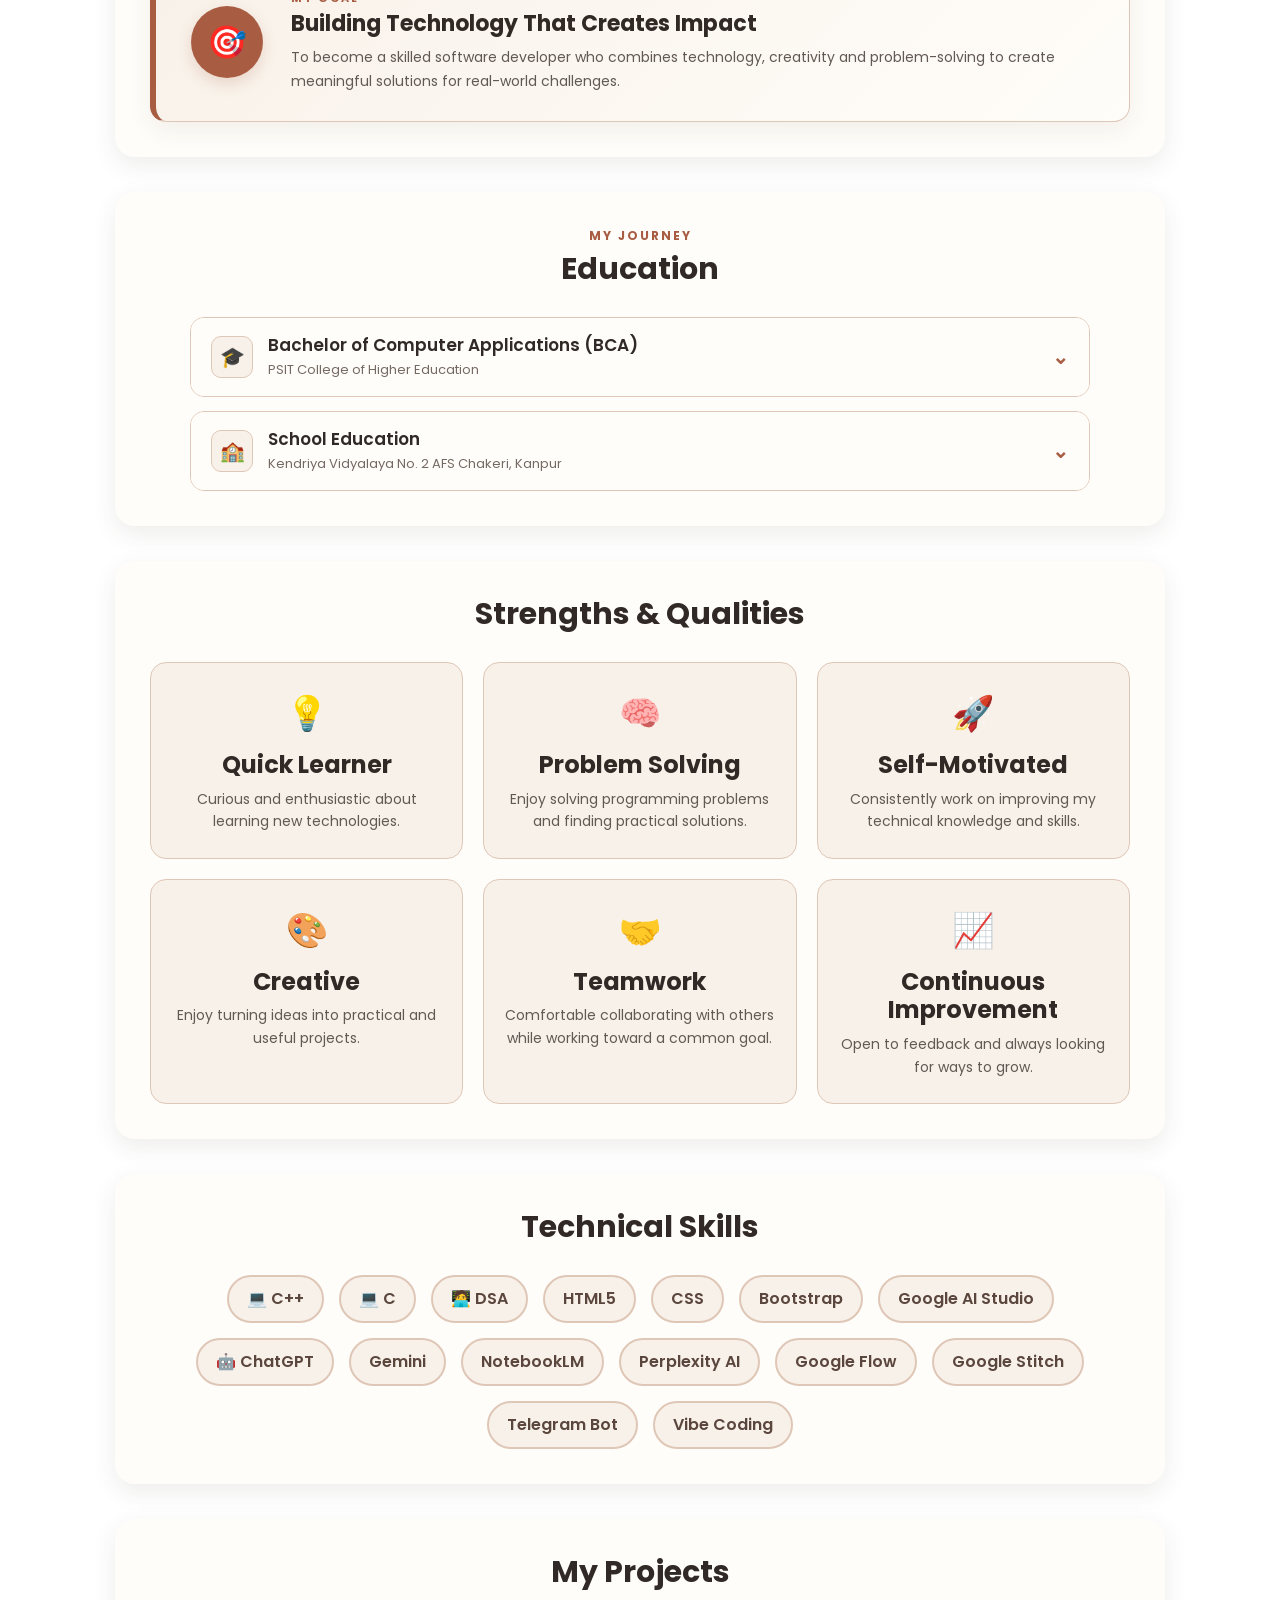
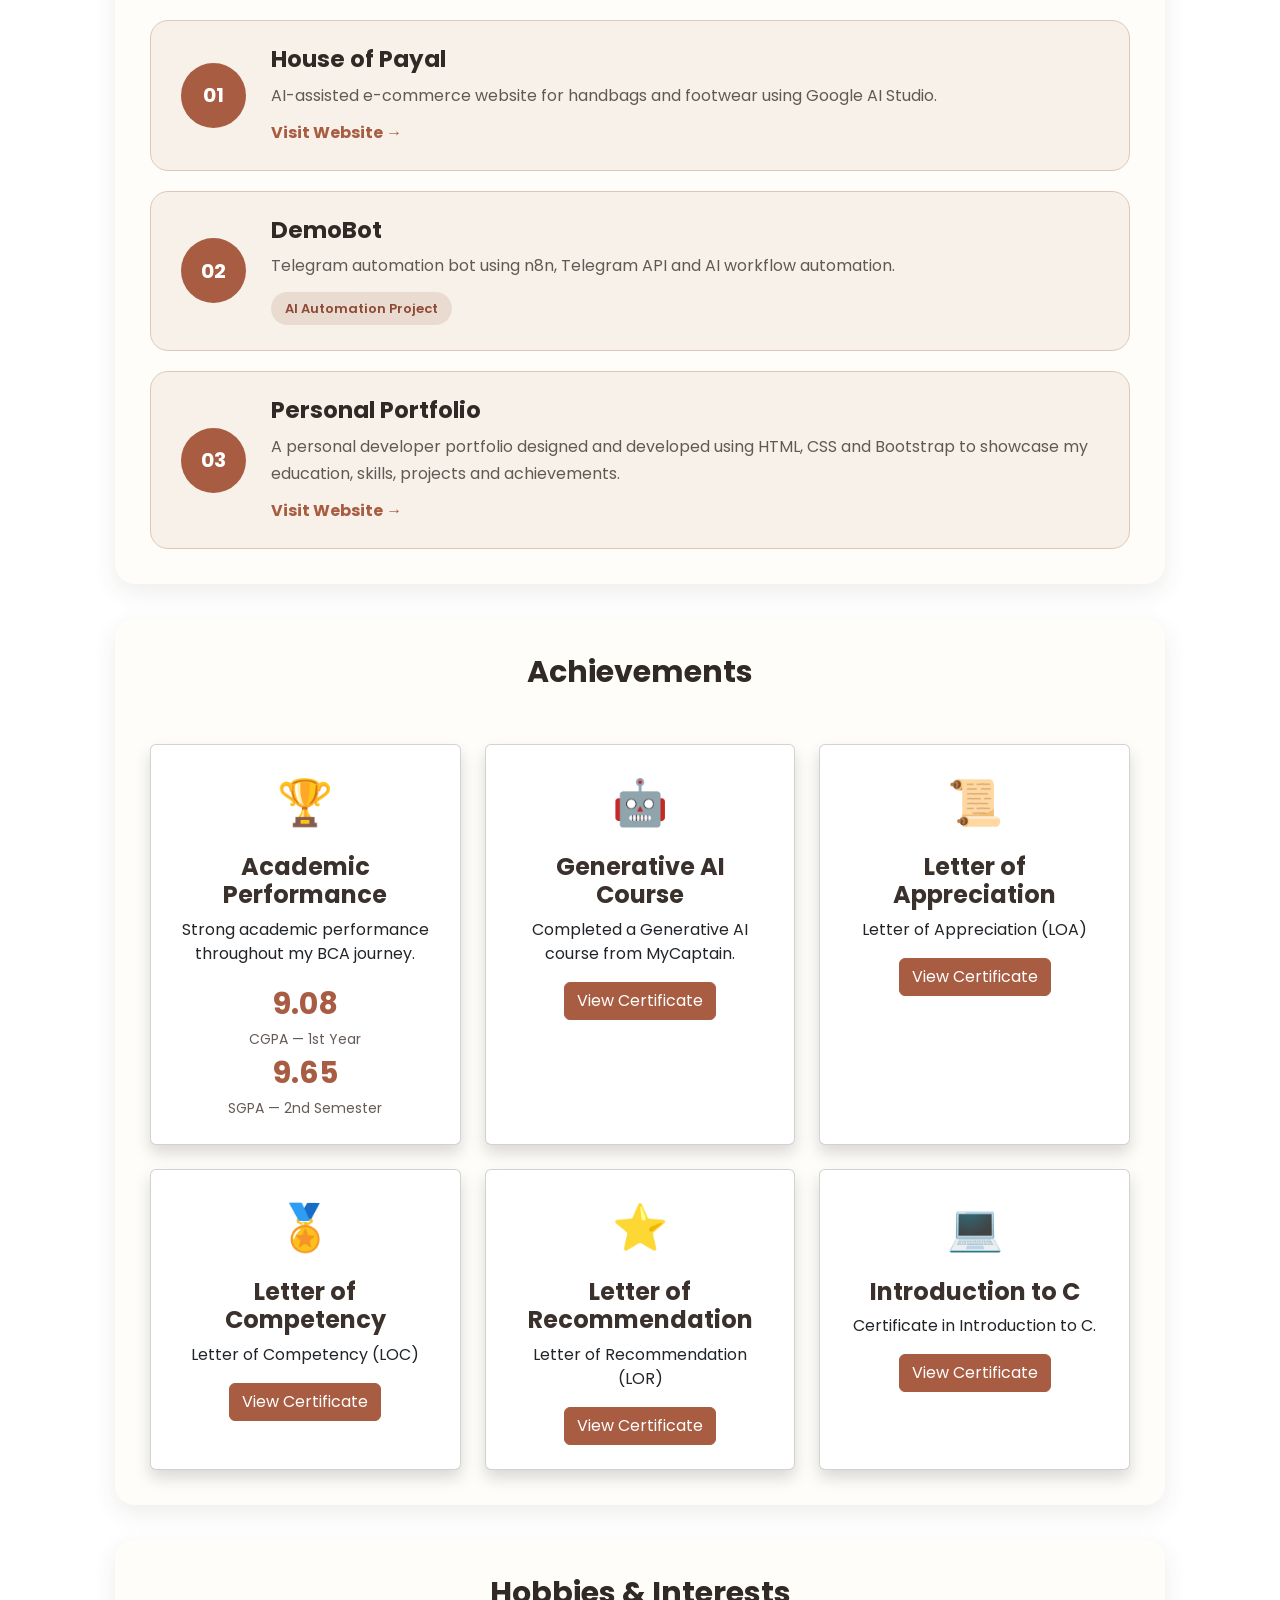
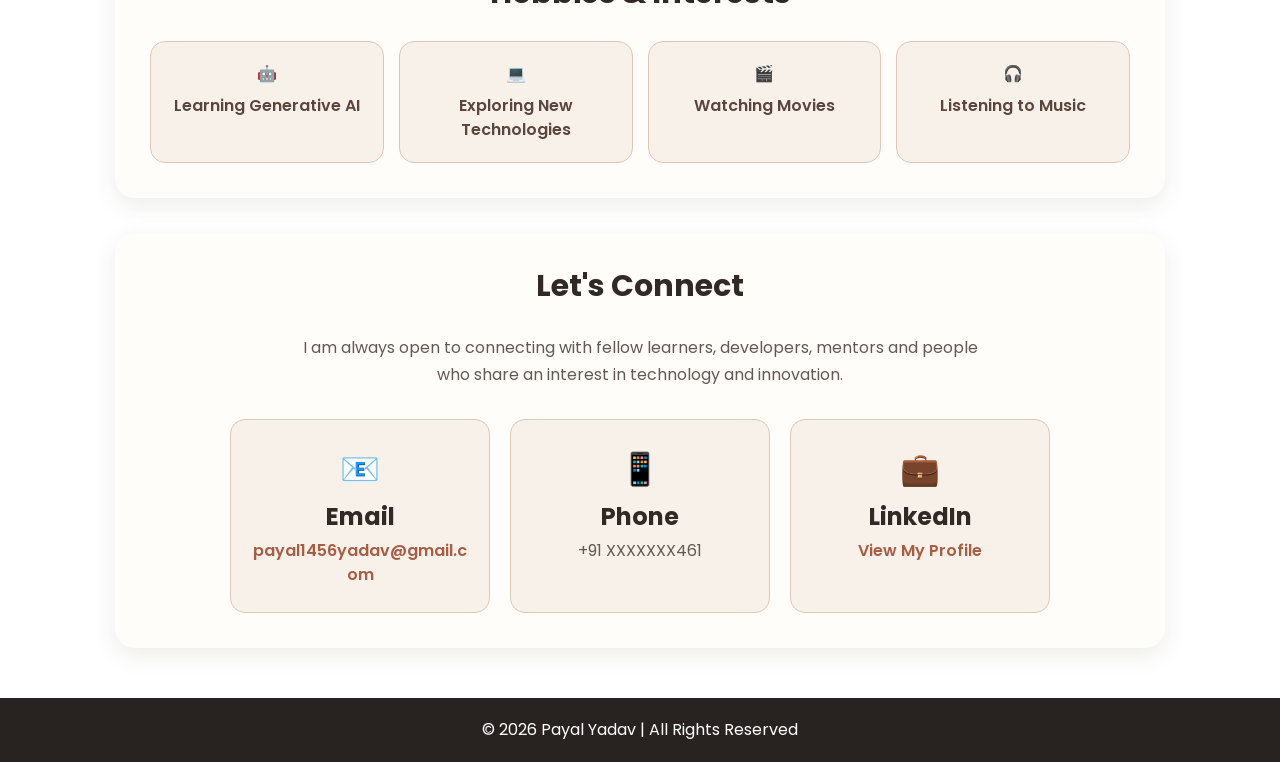
==== commit c1df5748: "Update index.html" ====
--- a/index.html
+++ b/index.html
@@ -592,9 +592,10 @@
                             showcase my education, skills, projects and achievements.
                         </p>
 
-                        <span class="project-status">
-                            HTML • CSS • Bootstrap
-                        </span>
+                       <a href="https://payal1456yadav-lgtm.github.io/PAYAL-GITHUB-payalyadav.github.io/" target="_blank" rel="noopener noreferrer" class="project-btn">
+                           Visit Website →
+
+</a>
 
                     </div>
 
